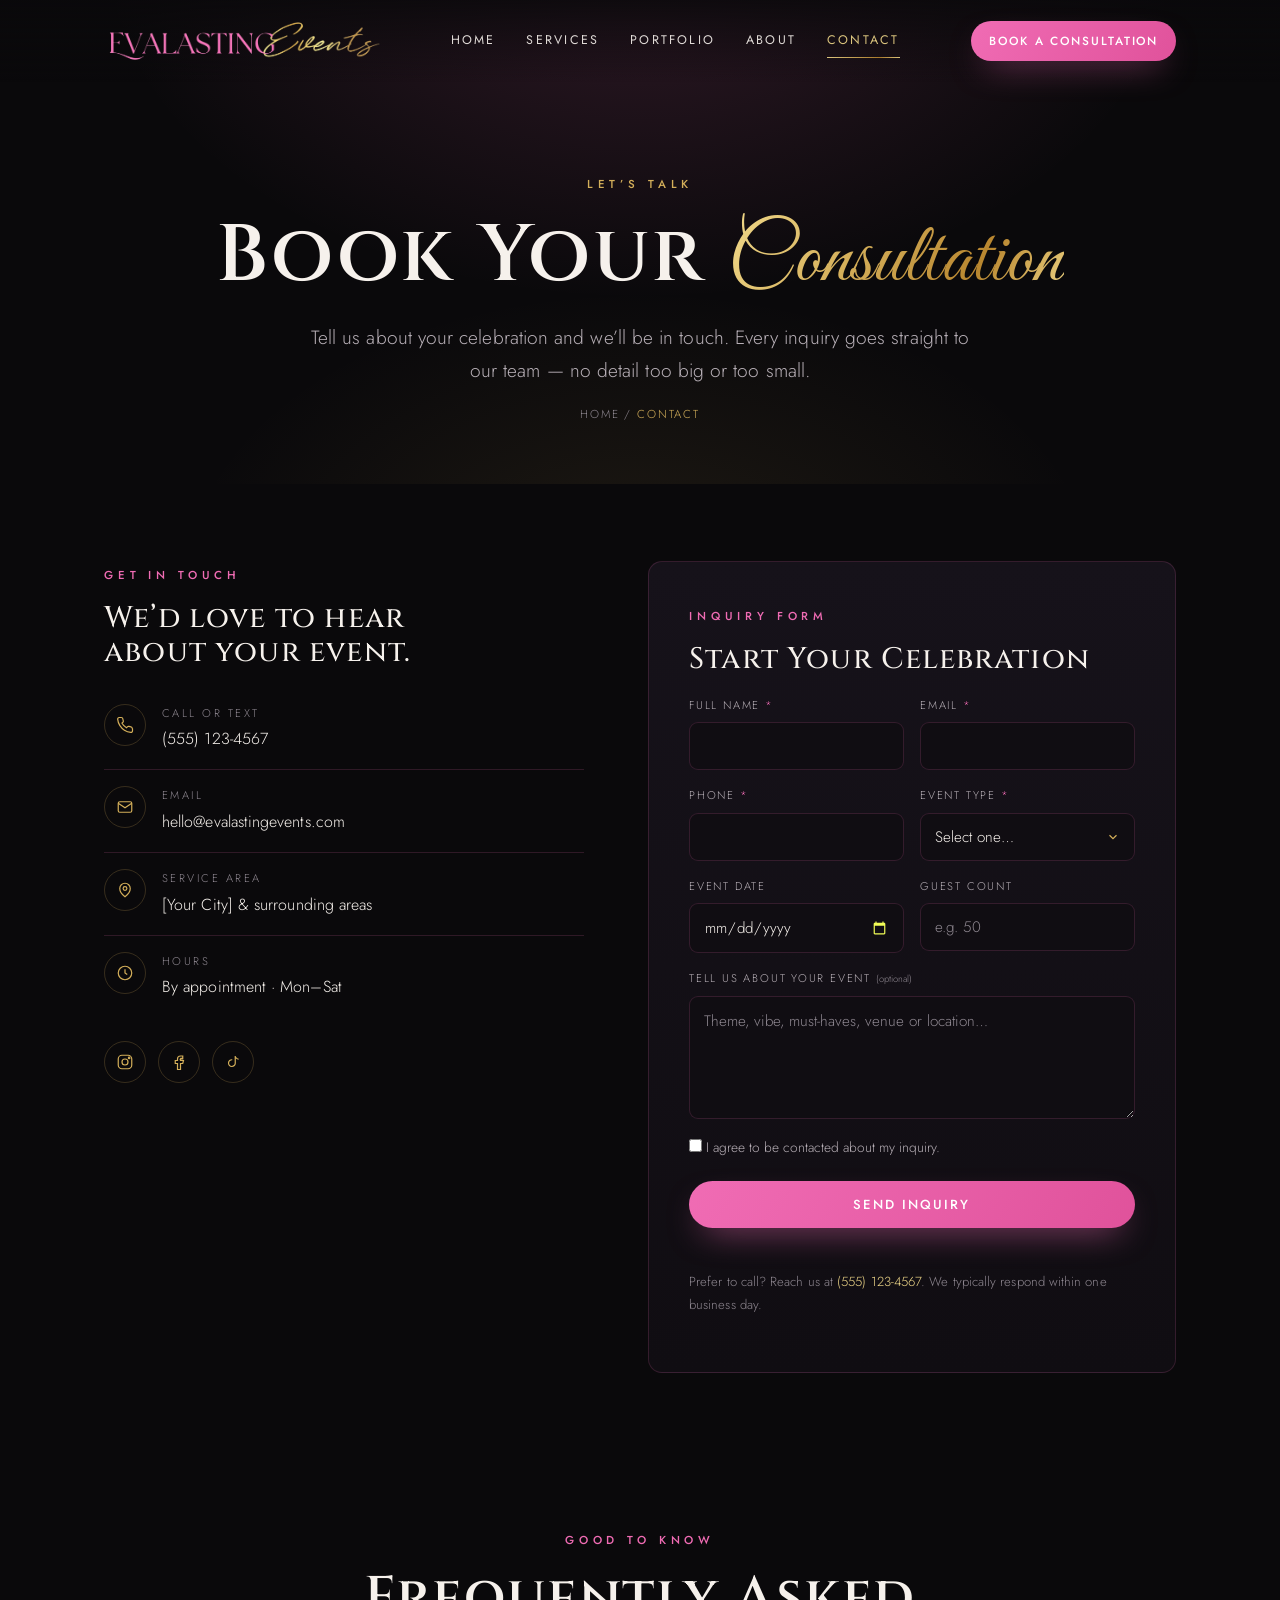
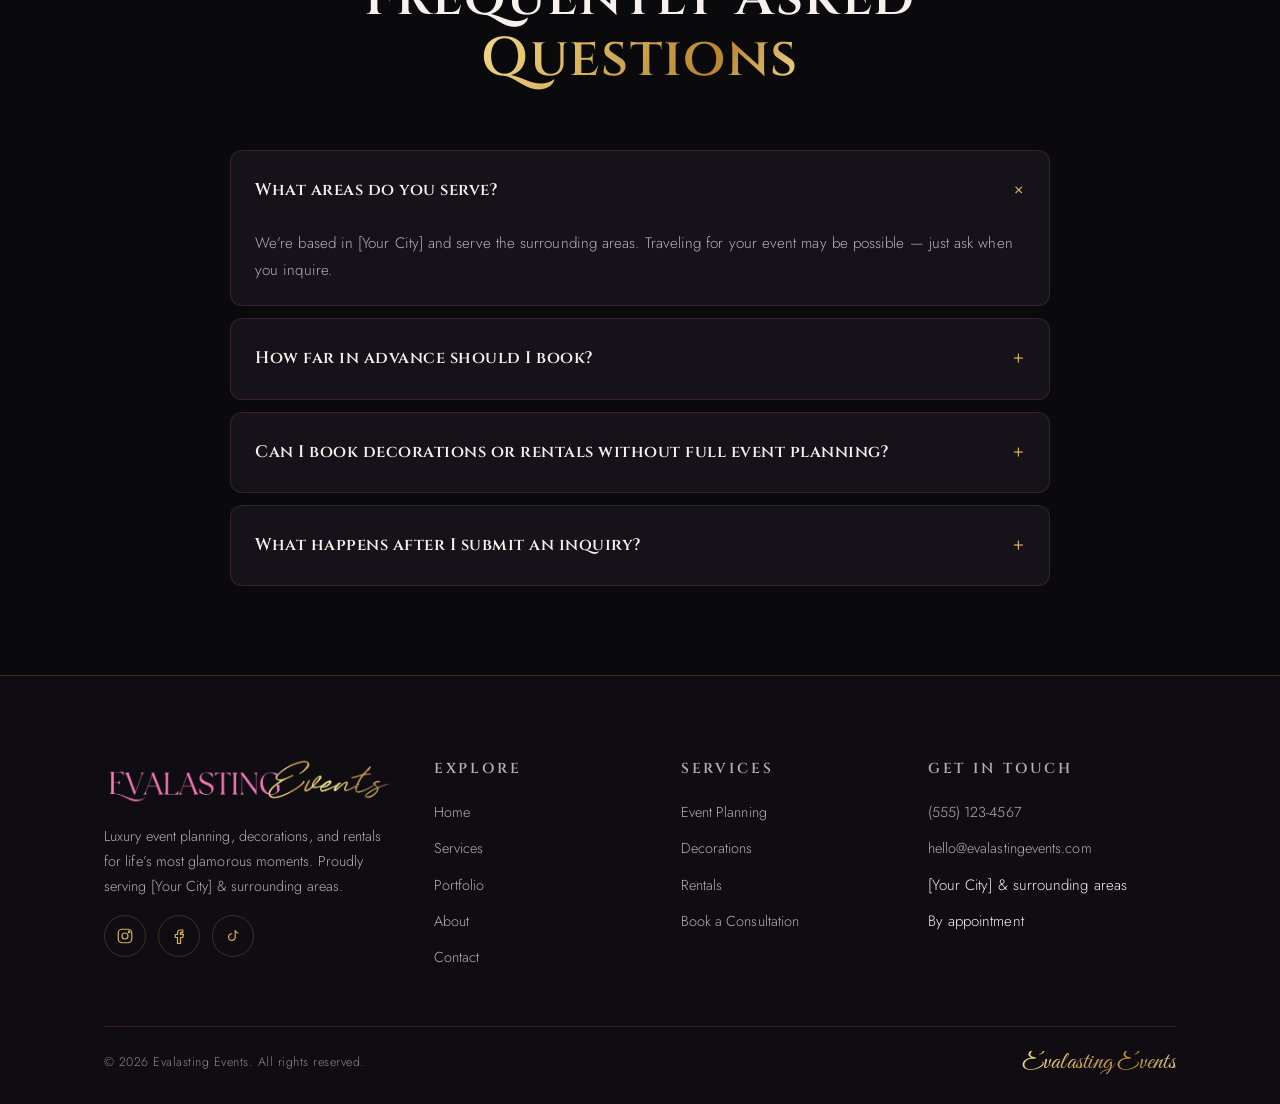
==== contact.html @ ec98fe9d "Initial commit — Evalasting Events website" ====
<!DOCTYPE html>
<html lang="en">
<head>
<meta charset="UTF-8">
<meta name="viewport" content="width=device-width, initial-scale=1">
<title>Contact &amp; Book | Evalasting Events — Event Planning, Décor &amp; Rentals</title>
<meta name="description" content="Book a consultation with Evalasting Events. Send an inquiry about event planning, decorations, or rentals in [Your City] and we’ll be in touch to bring your celebration to life.">
<meta name="keywords" content="book event planner, event planning consultation, party décor inquiry, event rentals [Your City], contact Evalasting Events">
<meta name="robots" content="index, follow">
<link rel="canonical" href="https://www.evalastingevents.com/contact.html">

<meta property="og:type" content="website">
<meta property="og:site_name" content="Evalasting Events">
<meta property="og:title" content="Contact &amp; Book | Evalasting Events">
<meta property="og:description" content="Tell us about your celebration — book a consultation for event planning, decorations, and rentals.">
<meta property="og:url" content="https://www.evalastingevents.com/contact.html">
<meta property="og:image" content="https://www.evalastingevents.com/assets/images/portfolio-prom.jpg">
<meta name="twitter:card" content="summary_large_image">
<meta name="twitter:title" content="Contact &amp; Book | Evalasting Events">
<meta name="twitter:description" content="Tell us about your celebration — book a consultation for event planning, decorations, and rentals.">
<meta name="twitter:image" content="https://www.evalastingevents.com/assets/images/portfolio-prom.jpg">
<meta name="theme-color" content="#0a090b">

<link rel="icon" href="assets/images/favicon.ico" sizes="any">
<link rel="icon" type="image/png" sizes="32x32" href="assets/images/favicon-32.png">
<link rel="apple-touch-icon" href="assets/images/apple-touch-icon.png">
<link rel="manifest" href="site.webmanifest">

<link rel="preconnect" href="https://fonts.googleapis.com">
<link rel="preconnect" href="https://fonts.gstatic.com" crossorigin>
<link href="https://fonts.googleapis.com/css2?family=Cinzel:wght@500;600;700&family=Great+Vibes&family=Jost:wght@300;400;500;600&display=swap" rel="stylesheet">
<link rel="stylesheet" href="assets/css/styles.css">

<script type="application/ld+json">
{
  "@context": "https://schema.org",
  "@graph": [
    {
      "@type": "BreadcrumbList",
      "itemListElement": [
        { "@type": "ListItem", "position": 1, "name": "Home", "item": "https://www.evalastingevents.com/" },
        { "@type": "ListItem", "position": 2, "name": "Contact", "item": "https://www.evalastingevents.com/contact.html" }
      ]
    },
    {
      "@type": "FAQPage",
      "mainEntity": [
        {
          "@type": "Question",
          "name": "What areas do you serve?",
          "acceptedAnswer": { "@type": "Answer", "text": "We’re based in [Your City] and serve the surrounding areas. Traveling for your event may be possible — just ask when you inquire." }
        },
        {
          "@type": "Question",
          "name": "How far in advance should I book?",
          "acceptedAnswer": { "@type": "Answer", "text": "The earlier the better, as popular dates book quickly. That said, we love a beautiful challenge and will do our best to accommodate shorter timelines when our calendar allows." }
        },
        {
          "@type": "Question",
          "name": "Can I book decorations or rentals without full event planning?",
          "acceptedAnswer": { "@type": "Answer", "text": "Absolutely. You can book full-service planning, or choose décor and rentals à la carte — whatever your celebration needs." }
        },
        {
          "@type": "Question",
          "name": "What happens after I submit an inquiry?",
          "acceptedAnswer": { "@type": "Answer", "text": "Your inquiry comes straight to our team. We’ll reach out to schedule a consultation, learn about your vision, and put together a custom proposal." }
        }
      ]
    }
  ]
}
</script>
</head>
<body>

<header class="site-header" id="top">
  <div class="wrap nav">
    <a class="brand" href="index.html" aria-label="Evalasting Events home">
      <img src="assets/images/logo.png" alt="Evalasting Events logo" width="268" height="44">
    </a>
    <nav class="nav-links" aria-label="Primary">
      <a href="index.html">Home</a>
      <a href="services.html">Services</a>
      <a href="portfolio.html">Portfolio</a>
      <a href="index.html#about">About</a>
      <a href="contact.html" class="active">Contact</a>
      <a class="btn btn--sm" href="#inquiry">Book a Consultation</a>
    </nav>
    <a class="btn btn--sm nav-cta" href="#inquiry">Book a Consultation</a>
    <button class="nav-toggle" aria-label="Open menu" aria-expanded="false"><span></span><span></span><span></span></button>
  </div>
</header>
<div class="nav-scrim" aria-hidden="true"></div>

<main>

<section class="page-hero">
  <div class="wrap">
    <p class="eyebrow eyebrow--gold reveal in">Let’s Talk</p>
    <h1 class="reveal in">Book Your <span class="script" style="font-size:1.05em">Consultation</span></h1>
    <p class="lead center reveal in" style="margin:1.2rem auto 0">Tell us about your celebration and we’ll be in touch. Every inquiry goes straight to our team — no detail too big or too small.</p>
    <nav class="crumbs reveal in" aria-label="Breadcrumb"><a href="index.html">Home</a> / <span>Contact</span></nav>
  </div>
</section>

<section class="section section--tight" id="inquiry" aria-label="Inquiry form and contact details">
  <div class="wrap contact-grid">

    <!-- LEFT: contact details -->
    <aside class="reveal">
      <p class="eyebrow">Get in Touch</p>
      <h2 class="h-sub" style="margin-bottom:1.2rem">We’d love to hear<br>about your event.</h2>
      <ul class="contact-info">
        <li>
          <span class="ico" aria-hidden="true"><svg width="18" height="18" viewBox="0 0 24 24" fill="none" stroke="currentColor" stroke-width="1.6"><path d="M22 16.9v3a2 2 0 0 1-2.2 2 19.8 19.8 0 0 1-8.6-3 19.5 19.5 0 0 1-6-6 19.8 19.8 0 0 1-3-8.7A2 2 0 0 1 4.1 2h3a2 2 0 0 1 2 1.7c.1.9.3 1.8.6 2.6a2 2 0 0 1-.5 2.1L8 9.6a16 16 0 0 0 6 6l1.2-1.2a2 2 0 0 1 2.1-.5c.8.3 1.7.5 2.6.6a2 2 0 0 1 1.7 2z"/></svg></span>
          <div><span class="k">Call or Text</span><a class="v" data-ee="phone-link" href="tel:+15551234567">(555) 123-4567</a></div>
        </li>
        <li>
          <span class="ico" aria-hidden="true"><svg width="18" height="18" viewBox="0 0 24 24" fill="none" stroke="currentColor" stroke-width="1.6"><rect x="3" y="5" width="18" height="14" rx="2"/><path d="M3 7l9 6 9-6"/></svg></span>
          <div><span class="k">Email</span><a class="v" data-ee="email-link" href="mailto:hello@evalastingevents.com">hello@evalastingevents.com</a></div>
        </li>
        <li>
          <span class="ico" aria-hidden="true"><svg width="18" height="18" viewBox="0 0 24 24" fill="none" stroke="currentColor" stroke-width="1.6"><path d="M12 21s-7-5.3-7-11a7 7 0 0 1 14 0c0 5.7-7 11-7 11z"/><circle cx="12" cy="10" r="2.5"/></svg></span>
          <div><span class="k">Service Area</span><span class="v"><span data-ee="area">[Your City]</span> &amp; surrounding areas</span></div>
        </li>
        <li>
          <span class="ico" aria-hidden="true"><svg width="18" height="18" viewBox="0 0 24 24" fill="none" stroke="currentColor" stroke-width="1.6"><circle cx="12" cy="12" r="9"/><path d="M12 7v5l3 2"/></svg></span>
          <div><span class="k">Hours</span><span class="v" data-ee="hours-full">By appointment · Mon–Sat</span></div>
        </li>
      </ul>
      <div class="socials" style="margin-top:24px">
        <a data-ee="instagram" href="https://www.instagram.com/evalastingevents" aria-label="Instagram" target="_blank" rel="noopener noreferrer"><svg width="18" height="18" viewBox="0 0 24 24" fill="none" stroke="currentColor" stroke-width="1.6"><rect x="3" y="3" width="18" height="18" rx="5"/><circle cx="12" cy="12" r="4"/><circle cx="17.5" cy="6.5" r="1"/></svg></a>
        <a data-ee="facebook" href="https://www.facebook.com/evalastingevents" aria-label="Facebook" target="_blank" rel="noopener noreferrer"><svg width="18" height="18" viewBox="0 0 24 24" fill="none" stroke="currentColor" stroke-width="1.6"><path d="M14 8h3V4h-3a4 4 0 0 0-4 4v2H7v4h3v8h4v-8h3l1-4h-4V8a1 1 0 0 1 1-1z"/></svg></a>
        <a data-ee="tiktok" href="https://www.tiktok.com/@evalastingevents" aria-label="TikTok" target="_blank" rel="noopener noreferrer"><svg width="18" height="18" viewBox="0 0 24 24" fill="none" stroke="currentColor" stroke-width="1.6"><path d="M15 4c.5 2.5 2 4 4.5 4.3M15 4v9.5a4.5 4.5 0 1 1-4-4.47"/></svg></a>
      </div>
    </aside>

    <!-- RIGHT: custom inquiry form (routes to Go High Level via webhook) -->
    <div class="contact-card reveal d1">
      <p class="eyebrow">Inquiry Form</p>
      <h2 class="h-sub" style="margin-bottom:1.2rem">Start Your Celebration</h2>

      <!-- ================================================================= -->
      <!--  GO HIGH LEVEL CONNECTION                                          -->
      <!--  Paste your GHL Inbound Webhook URL between the quotes below.       -->
      <!--  (In GHL: Automation → Workflows → Trigger: "Inbound Webhook")     -->
      <!--  Until a URL is set, the form runs in DEMO mode: it shows the      -->
      <!--  success message but does NOT send. See README.txt for full steps. -->
      <!-- ================================================================= -->
      <script>
        window.EVALASTING_WEBHOOK_URL = ""; /* <-- paste your GHL inbound webhook URL here */
      </script>

      <form id="inquiry-form" class="ee-form" novalidate>
        <!-- spam trap: do not remove -->
        <div class="ee-hp" aria-hidden="true">
          <label>Company<input type="text" name="company" tabindex="-1" autocomplete="off"></label>
        </div>

        <div class="form-grid">
          <div class="field">
            <label for="f-name">Full Name <span class="req">*</span></label>
            <input id="f-name" name="name" type="text" autocomplete="name" required>
            <small class="err" data-for="f-name"></small>
          </div>
          <div class="field">
            <label for="f-email">Email <span class="req">*</span></label>
            <input id="f-email" name="email" type="email" autocomplete="email" required>
            <small class="err" data-for="f-email"></small>
          </div>
          <div class="field">
            <label for="f-phone">Phone <span class="req">*</span></label>
            <input id="f-phone" name="phone" type="tel" autocomplete="tel" required>
            <small class="err" data-for="f-phone"></small>
          </div>
          <div class="field">
            <label for="f-type">Event Type <span class="req">*</span></label>
            <select id="f-type" name="event_type" required>
              <option value="" disabled selected>Select one…</option>
              <option>Birthday / Party</option>
              <option>Prom</option>
              <option>Wedding Reception</option>
              <option>Baby Shower / Gender Reveal</option>
              <option>Decorations</option>
              <option>Rentals</option>
              <option>Other</option>
            </select>
            <small class="err" data-for="f-type"></small>
          </div>
          <div class="field">
            <label for="f-date">Event Date</label>
            <input id="f-date" name="event_date" type="date">
          </div>
          <div class="field">
            <label for="f-guests">Guest Count</label>
            <input id="f-guests" name="guest_count" type="number" min="1" inputmode="numeric" placeholder="e.g. 50">
          </div>
          <div class="field field--full">
            <label for="f-msg">Tell Us About Your Event <span class="optional">(optional)</span></label>
            <textarea id="f-msg" name="message" rows="4" placeholder="Theme, vibe, must-haves, venue or location…"></textarea>
          </div>
          <div class="field field--full">
            <label class="check"><input type="checkbox" name="consent" value="yes"> I agree to be contacted about my inquiry.</label>
          </div>
        </div>

        <button type="submit" class="btn" id="inquiry-submit">Send Inquiry</button>
        <p class="form-status" role="status" aria-live="polite"></p>
      </form>

      <!-- success panel (revealed after a successful submit) -->
      <div class="form-success" id="inquiry-success" hidden>
        <div class="fs-ico" aria-hidden="true">✓</div>
        <h3>Thank You!</h3>
        <p>Your inquiry is on its way. We’ll be in touch shortly to start planning something unforgettable.</p>
      </div>

      <p class="note" style="margin-top:18px;color:var(--muted-2);font-size:.82rem">Prefer to call? Reach us at <a data-ee="phone-link" href="tel:+15551234567" style="color:var(--gold-lite)">(555) 123-4567</a>. We typically respond within one business day.</p>
    </div>
  </div>
</section>

<!-- FAQ -->
<section class="section section--tight" aria-label="Frequently asked questions">
  <div class="wrap">
    <div class="sec-head center reveal">
      <p class="eyebrow">Good to Know</p>
      <h2 class="h-display">Frequently Asked <span class="gold-text">Questions</span></h2>
    </div>
    <div class="faq reveal d1">
      <details open><summary>What areas do you serve?</summary><p>We’re based in <span data-ee="area">[Your City]</span> and serve the surrounding areas. Traveling for your event may be possible — just ask when you inquire.</p></details>
      <details><summary>How far in advance should I book?</summary><p>The earlier the better, as popular dates book quickly. That said, we love a beautiful challenge and will do our best to accommodate shorter timelines when our calendar allows.</p></details>
      <details><summary>Can I book decorations or rentals without full event planning?</summary><p>Absolutely. You can book full-service planning, or choose décor and rentals à la carte — whatever your celebration needs.</p></details>
      <details><summary>What happens after I submit an inquiry?</summary><p>Your inquiry comes straight to our team. We’ll reach out to schedule a consultation, learn about your vision, and put together a custom proposal.</p></details>
    </div>
  </div>
</section>

</main>

<footer class="site-footer">
  <div class="wrap">
    <div class="footer-grid">
      <div>
        <a class="brand" href="index.html"><img src="assets/images/logo.png" alt="Evalasting Events logo" width="300" height="49"></a>
        <p>Luxury event planning, decorations, and rentals for life’s most glamorous moments. Proudly serving <span data-ee="area">[Your City]</span> &amp; surrounding areas.</p>
        <div class="socials">
          <a data-ee="instagram" href="https://www.instagram.com/evalastingevents" aria-label="Instagram" target="_blank" rel="noopener noreferrer"><svg width="18" height="18" viewBox="0 0 24 24" fill="none" stroke="currentColor" stroke-width="1.6"><rect x="3" y="3" width="18" height="18" rx="5"/><circle cx="12" cy="12" r="4"/><circle cx="17.5" cy="6.5" r="1"/></svg></a>
          <a data-ee="facebook" href="https://www.facebook.com/evalastingevents" aria-label="Facebook" target="_blank" rel="noopener noreferrer"><svg width="18" height="18" viewBox="0 0 24 24" fill="none" stroke="currentColor" stroke-width="1.6"><path d="M14 8h3V4h-3a4 4 0 0 0-4 4v2H7v4h3v8h4v-8h3l1-4h-4V8a1 1 0 0 1 1-1z"/></svg></a>
          <a data-ee="tiktok" href="https://www.tiktok.com/@evalastingevents" aria-label="TikTok" target="_blank" rel="noopener noreferrer"><svg width="18" height="18" viewBox="0 0 24 24" fill="none" stroke="currentColor" stroke-width="1.6"><path d="M15 4c.5 2.5 2 4 4.5 4.3M15 4v9.5a4.5 4.5 0 1 1-4-4.47"/></svg></a>
        </div>
      </div>
      <div>
        <p class="foot-h">Explore</p>
        <ul class="foot-links">
          <li><a href="index.html">Home</a></li>
          <li><a href="services.html">Services</a></li>
          <li><a href="portfolio.html">Portfolio</a></li>
          <li><a href="index.html#about">About</a></li>
          <li><a href="contact.html">Contact</a></li>
        </ul>
      </div>
      <div>
        <p class="foot-h">Services</p>
        <ul class="foot-links">
          <li><a href="services.html#event-planning">Event Planning</a></li>
          <li><a href="services.html#decorations">Decorations</a></li>
          <li><a href="services.html#rentals">Rentals</a></li>
          <li><a href="contact.html">Book a Consultation</a></li>
        </ul>
      </div>
      <div>
        <p class="foot-h">Get in Touch</p>
        <ul class="foot-links">
          <li><a data-ee="phone-link" href="tel:+15551234567">(555) 123-4567</a></li>
          <li><a data-ee="email-link" href="mailto:hello@evalastingevents.com">hello@evalastingevents.com</a></li>
          <li><span data-ee="area">[Your City]</span> &amp; surrounding areas</li>
          <li><span data-ee="hours-foot">By appointment</span></li>
        </ul>
      </div>
    </div>
    <div class="footer-bottom">
      <span>© <span id="year">2026</span> Evalasting Events. All rights reserved.</span>
      <span class="script">Evalasting Events</span>
    </div>
  </div>
</footer>

<script src="assets/js/config.js"></script>
<script src="assets/js/main.js"></script>
</body>
</html>
---- assets/css/styles.css ----
/* =============================================================
   EVALASTING EVENTS — Global Stylesheet
   Brand: black canvas, hot pink (#F06CB4) + gold (#D4AF5A)
   Fonts: Cinzel (display), Great Vibes (script), Jost (body)
   ============================================================= */

:root{
  --black:#0a090b;
  --black-2:#100d12;
  --panel:#16121a;
  --panel-2:#1d1822;
  --line:rgba(240,108,180,.16);
  --line-gold:rgba(212,175,90,.22);

  --pink:#f06cb4;
  --pink-deep:#e0529b;
  --pink-soft:#f7a7d2;
  --gold:#d4af5a;
  --gold-lite:#f1d98a;
  --gold-deep:#c9982f;

  --white:#f6f1ec;
  --muted:#b7afb6;
  --muted-2:#8e8790;

  --grad-gold:linear-gradient(120deg,#f1d98a 0%,#d4af5a 38%,#b8862f 72%,#f1d98a 100%);
  --grad-pink:linear-gradient(120deg,#f7a7d2,#f06cb4 55%,#e0529b);
  --grad-cta:linear-gradient(120deg,#f06cb4,#e0529b);

  --serif:"Cinzel",Georgia,"Times New Roman",serif;
  --script:"Great Vibes",cursive;
  --sans:"Jost","Century Gothic",system-ui,-apple-system,Segoe UI,Roboto,sans-serif;

  --maxw:1200px;
  --gutter:clamp(20px,5vw,64px);
  --radius:14px;
  --shadow:0 30px 70px -30px rgba(0,0,0,.8);
  --ease:cubic-bezier(.22,.61,.36,1);
}

*,*::before,*::after{box-sizing:border-box}
html{scroll-behavior:smooth;-webkit-text-size-adjust:100%}
@media (prefers-reduced-motion:reduce){html{scroll-behavior:auto}}
body{
  margin:0;
  background:var(--black);
  color:var(--white);
  font-family:var(--sans);
  font-weight:300;
  font-size:clamp(15px,1.05vw,17px);
  line-height:1.75;
  letter-spacing:.005em;
  overflow-x:hidden;
  -webkit-font-smoothing:antialiased;
  text-rendering:optimizeLegibility;
}
img{max-width:100%;display:block;height:auto}
a{color:inherit;text-decoration:none}
ul{margin:0;padding:0;list-style:none}
h1,h2,h3,h4{margin:0;font-weight:400;line-height:1.12;letter-spacing:.02em}
p{margin:0 0 1.1em}
:focus-visible{outline:2px solid var(--pink);outline-offset:3px;border-radius:4px}
::selection{background:var(--pink);color:#fff}

/* ---------- Layout helpers ---------- */
.wrap{width:100%;max-width:var(--maxw);margin:0 auto;padding-inline:var(--gutter)}
.section{padding-block:clamp(64px,9vw,128px)}
.section--tight{padding-block:clamp(48px,6vw,84px)}
.center{text-align:center}
.lead{font-size:clamp(1.05rem,1.5vw,1.25rem);color:var(--muted);max-width:62ch}
.center .lead{margin-inline:auto}

/* ---------- Typographic flourishes ---------- */
.eyebrow{
  font-family:var(--sans);
  font-weight:500;
  font-size:.72rem;
  letter-spacing:.42em;
  text-transform:uppercase;
  color:var(--pink);
  display:inline-block;
  margin-bottom:1.1rem;
}
.eyebrow--gold{color:var(--gold)}
.script{
  font-family:var(--script);
  font-weight:400;
  letter-spacing:.01em;
  background:var(--grad-gold);
  -webkit-background-clip:text;background-clip:text;
  -webkit-text-fill-color:transparent;color:var(--gold);
  line-height:.9;
}
h1,h2.h-display{
  font-family:var(--serif);
  font-weight:600;
  letter-spacing:.03em;
}
h2.h-display{font-size:clamp(2rem,4.6vw,3.4rem)}
h1{font-size:clamp(2.6rem,6.4vw,5rem)}
.h-sub{font-family:var(--serif);font-weight:500;font-size:clamp(1.3rem,2.4vw,1.85rem);letter-spacing:.04em}
.gold-text{
  background:var(--grad-gold);-webkit-background-clip:text;background-clip:text;
  -webkit-text-fill-color:transparent;color:var(--gold);
}
.divider{width:64px;height:1px;background:var(--grad-gold);margin:1.4rem 0;border:0}
.center .divider{margin-inline:auto}

/* ---------- Buttons ---------- */
.btn{
  --b:var(--grad-cta);
  display:inline-flex;align-items:center;gap:.6em;
  font-family:var(--sans);font-weight:500;font-size:.82rem;
  letter-spacing:.16em;text-transform:uppercase;
  padding:1.05em 2.1em;border-radius:50px;
  background-image:var(--b);color:#fff;
  border:0;cursor:pointer;position:relative;
  transition:transform .35s var(--ease),box-shadow .35s var(--ease),filter .35s var(--ease);
  box-shadow:0 14px 34px -14px rgba(240,108,180,.7);
}
.btn:hover{transform:translateY(-3px);box-shadow:0 22px 44px -14px rgba(240,108,180,.85);filter:brightness(1.05)}
.btn--gold{--b:var(--grad-gold);color:#241a05;box-shadow:0 14px 34px -16px rgba(212,175,90,.8)}
.btn--gold:hover{box-shadow:0 22px 44px -14px rgba(212,175,90,.9)}
.btn--ghost{
  background-image:none;background:transparent;color:var(--white);
  border:1px solid var(--line-gold);box-shadow:none;
}
.btn--ghost:hover{border-color:var(--gold);color:var(--gold-lite);box-shadow:none}
.btn--sm{padding:.85em 1.5em;font-size:.74rem}
.btn-row{display:flex;flex-wrap:wrap;gap:14px}
.center .btn-row{justify-content:center}

/* ---------- Header / Nav ---------- */
.site-header{
  position:fixed;inset:0 0 auto 0;z-index:100;
  transition:background .4s var(--ease),box-shadow .4s var(--ease),padding .4s var(--ease);
  padding-block:18px;
}
.site-header::after{content:"";position:absolute;inset:0;background:linear-gradient(180deg,rgba(10,9,11,.85),transparent);opacity:1;transition:opacity .4s;z-index:-1}
.site-header.scrolled{background:rgba(10,9,11,.92);backdrop-filter:blur(14px);box-shadow:0 1px 0 var(--line-gold),0 18px 40px -30px #000;padding-block:10px}
.site-header.scrolled::after{opacity:0}
.nav{display:flex;align-items:center;justify-content:space-between;gap:24px}
.brand{display:flex;align-items:center;gap:12px;flex-shrink:0}
.brand img{height:46px;width:auto;transition:height .4s var(--ease)}
.scrolled .brand img{height:38px}
.brand .brand-sub{display:none}
.nav-links{display:flex;align-items:center;gap:clamp(18px,2.4vw,38px)}
.nav-links a{
  font-size:.78rem;letter-spacing:.18em;text-transform:uppercase;
  font-weight:400;color:var(--white);position:relative;padding:6px 0;opacity:.9;
}
.nav-links a::after{content:"";position:absolute;left:0;bottom:0;width:0;height:1px;background:var(--grad-gold);transition:width .35s var(--ease)}
.nav-links a:hover{opacity:1}
.nav-links a:hover::after,.nav-links a.active::after{width:100%}
.nav-links a.active{color:var(--gold-lite)}
.nav-cta{margin-left:6px}
.nav-links .btn{display:none} /* in-menu CTA: hidden on desktop, shown in mobile drawer */
.nav-toggle{display:none;background:none;border:0;cursor:pointer;width:42px;height:42px;position:relative;z-index:120}
.nav-toggle span{position:absolute;left:9px;right:9px;height:2px;background:var(--white);border-radius:2px;transition:transform .35s var(--ease),opacity .25s}
.nav-toggle span:nth-child(1){top:14px}
.nav-toggle span:nth-child(2){top:20px}
.nav-toggle span:nth-child(3){top:26px}
.nav-open .nav-toggle span:nth-child(1){transform:translateY(6px) rotate(45deg)}
.nav-open .nav-toggle span:nth-child(2){opacity:0}
.nav-open .nav-toggle span:nth-child(3){transform:translateY(-6px) rotate(-45deg)}

/* ---------- Hero ---------- */
.hero{position:relative;min-height:100svh;display:flex;align-items:center;isolation:isolate;overflow:hidden}
.hero__bg{position:absolute;inset:0;z-index:-2}
.hero__bg img{width:100%;height:100%;object-fit:cover;object-position:center}
.hero__bg::after{content:"";position:absolute;inset:0;
  background:
    radial-gradient(120% 90% at 70% 20%,rgba(10,9,11,.25),rgba(10,9,11,.78) 70%),
    linear-gradient(180deg,rgba(10,9,11,.5) 0%,rgba(10,9,11,.35) 40%,rgba(10,9,11,.92) 100%);
}
.hero__bg.pinkwash::before{content:"";position:absolute;inset:0;z-index:1;background:radial-gradient(80% 60% at 80% 90%,rgba(240,108,180,.22),transparent 60%);mix-blend-mode:screen}
.hero__inner{position:relative;z-index:1;padding-block:140px 90px;max-width:880px}
.hero h1{margin-bottom:.1em}
.hero .script{font-size:clamp(3.2rem,9vw,6.6rem);display:block;margin-bottom:-.1em}
.hero__tagline{font-size:clamp(1.1rem,1.7vw,1.4rem);color:#efe6e9;max-width:54ch;margin:1.4rem 0 2.2rem;font-weight:300}
.hero__scroll{position:absolute;left:50%;bottom:26px;transform:translateX(-50%);z-index:1;color:var(--muted);font-size:.66rem;letter-spacing:.3em;text-transform:uppercase;display:flex;flex-direction:column;align-items:center;gap:8px}
.hero__scroll span{width:1px;height:42px;background:linear-gradient(var(--gold),transparent);animation:pulse 2.4s var(--ease) infinite}
@keyframes pulse{0%,100%{opacity:.3;transform:scaleY(.6)}50%{opacity:1;transform:scaleY(1)}}

/* page-top spacer hero (inner pages) */
.page-hero{position:relative;padding:170px 0 60px;text-align:center;overflow:hidden;isolation:isolate}
.page-hero::before{content:"";position:absolute;inset:0;z-index:-1;background:
  radial-gradient(70% 120% at 50% -10%,rgba(240,108,180,.16),transparent 60%),
  radial-gradient(60% 100% at 50% 120%,rgba(212,175,90,.10),transparent 60%),
  var(--black);}
.page-hero .crumbs{margin-top:1rem}

/* ---------- Breadcrumbs ---------- */
.crumbs{font-size:.72rem;letter-spacing:.16em;text-transform:uppercase;color:var(--muted-2)}
.crumbs a:hover{color:var(--gold)}
.crumbs span{color:var(--gold)}

/* ---------- Intro / generic two-col ---------- */
.split{display:grid;grid-template-columns:1.05fr 1fr;gap:clamp(32px,5vw,80px);align-items:center}
.split--rev .split__media{order:2}
.split__media{position:relative}
.split__media img{border-radius:var(--radius);width:100%;aspect-ratio:4/5;object-fit:cover;box-shadow:var(--shadow)}
.split__media .frame{position:absolute;inset:14px -14px -14px 14px;border:1px solid var(--line-gold);border-radius:var(--radius);z-index:-1}
.split__media .tag{position:absolute;bottom:18px;left:18px;background:rgba(10,9,11,.7);backdrop-filter:blur(6px);border:1px solid var(--line-gold);padding:.6em 1.1em;border-radius:50px;font-size:.7rem;letter-spacing:.2em;text-transform:uppercase;color:var(--gold-lite)}

/* ---------- Services pillars (cards) ---------- */
.pillars{display:grid;grid-template-columns:repeat(3,1fr);gap:24px}
.pillar{
  position:relative;border-radius:var(--radius);overflow:hidden;
  min-height:440px;display:flex;flex-direction:column;justify-content:flex-end;
  padding:30px;color:#fff;isolation:isolate;
  border:1px solid var(--line);
  transition:transform .5s var(--ease),box-shadow .5s var(--ease);
}
.pillar:hover{transform:translateY(-6px);box-shadow:var(--shadow)}
.pillar__bg{position:absolute;inset:0;z-index:-2}
.pillar__bg img{width:100%;height:100%;object-fit:cover;transition:transform .8s var(--ease)}
.pillar:hover .pillar__bg img{transform:scale(1.07)}
.pillar::after{content:"";position:absolute;inset:0;z-index:-1;background:linear-gradient(180deg,rgba(10,9,11,.1) 0%,rgba(10,9,11,.5) 55%,rgba(10,9,11,.95) 100%)}
.pillar .num{font-family:var(--serif);font-size:.8rem;letter-spacing:.3em;color:var(--gold);opacity:.85}
.pillar h3{font-family:var(--serif);font-weight:600;font-size:1.5rem;letter-spacing:.04em;margin:.5rem 0 .5rem}
.pillar p{font-size:.92rem;color:#e7dfe3;margin-bottom:1rem}
.pillar .more{font-size:.74rem;letter-spacing:.2em;text-transform:uppercase;color:var(--gold-lite);display:inline-flex;gap:.5em;align-items:center}
.pillar .more::after{content:"→";transition:transform .35s var(--ease)}
.pillar:hover .more::after{transform:translateX(5px)}

/* ---------- Feature strip (why choose us) ---------- */
.features{display:grid;grid-template-columns:repeat(4,1fr);gap:20px}
.feature{padding:30px 24px;border:1px solid var(--line);border-radius:var(--radius);background:linear-gradient(180deg,var(--panel),var(--black-2));text-align:center}
.feature .ico{width:48px;height:48px;margin:0 auto 16px;display:grid;place-items:center;border-radius:50%;border:1px solid var(--line-gold);color:var(--gold)}
.feature h3{font-family:var(--serif);font-weight:600;font-size:1.05rem;letter-spacing:.06em;margin-bottom:.4rem}
.feature p{font-size:.85rem;color:var(--muted);margin:0}

/* ---------- Stats ---------- */
.stats{display:flex;flex-wrap:wrap;justify-content:center;gap:clamp(28px,6vw,80px);text-align:center}
.stat .n{font-family:var(--serif);font-weight:600;font-size:clamp(2.2rem,4vw,3rem);line-height:1}
.stat .l{font-size:.74rem;letter-spacing:.24em;text-transform:uppercase;color:var(--muted);margin-top:.5rem}

/* ---------- Section heading block ---------- */
.sec-head{max-width:640px;margin-bottom:clamp(36px,5vw,60px)}
.center.sec-head{margin-inline:auto}

/* ---------- Portfolio grid ---------- */
.gallery{display:grid;grid-template-columns:repeat(12,1fr);gap:16px;grid-auto-flow:dense}
.shot{position:relative;overflow:hidden;border-radius:var(--radius);border:1px solid var(--line);cursor:pointer;background:var(--panel)}
.shot img{width:100%;height:100%;object-fit:cover;transition:transform .8s var(--ease)}
.shot::after{content:"";position:absolute;inset:0;background:linear-gradient(180deg,transparent 45%,rgba(10,9,11,.9));opacity:0;transition:opacity .45s var(--ease)}
.shot figcaption{position:absolute;left:20px;right:20px;bottom:18px;z-index:2;opacity:0;transform:translateY(10px);transition:opacity .45s var(--ease),transform .45s var(--ease)}
.shot figcaption .t{font-family:var(--serif);font-weight:600;font-size:1.1rem;letter-spacing:.04em;display:block}
.shot figcaption .c{font-size:.72rem;letter-spacing:.2em;text-transform:uppercase;color:var(--gold-lite)}
.shot:hover img{transform:scale(1.06)}
.shot:hover::after{opacity:1}
.shot:hover figcaption{opacity:1;transform:none}
.shot .zoom{position:absolute;top:14px;right:14px;z-index:2;width:38px;height:38px;border-radius:50%;display:grid;place-items:center;background:rgba(10,9,11,.55);border:1px solid var(--line-gold);color:var(--gold-lite);opacity:0;transform:scale(.8);transition:.4s var(--ease)}
.shot:hover .zoom{opacity:1;transform:none}
.gallery .span-7{grid-column:span 7}
.gallery .span-5{grid-column:span 5}
.gallery .span-6{grid-column:span 6}
.gallery .span-4{grid-column:span 4}
.gallery .span-12{grid-column:span 12}
.shot.tall{aspect-ratio:auto}
.shot.wide{aspect-ratio:16/10}

/* teaser variant (home) */
.teaser{display:grid;grid-template-columns:repeat(4,1fr);gap:14px}
.teaser .shot{aspect-ratio:3/4}

/* portfolio page grid */
.pgrid{display:grid;grid-template-columns:1fr 1fr;gap:18px}
.pgrid .shot{aspect-ratio:4/3}
.pgrid .shot.feature{grid-column:1 / -1;aspect-ratio:21/9}
@media (max-width:680px){.pgrid{grid-template-columns:1fr}.pgrid .shot,.pgrid .shot.feature{aspect-ratio:4/3}}

/* ---------- Lightbox ---------- */
.lightbox{position:fixed;inset:0;z-index:300;background:rgba(6,5,7,.96);display:none;align-items:center;justify-content:center;padding:5vw}
.lightbox.open{display:flex}
.lightbox img{max-width:92vw;max-height:84vh;border-radius:10px;box-shadow:var(--shadow)}
.lightbox .lb-cap{position:absolute;bottom:4vh;left:0;right:0;text-align:center;color:var(--muted);font-size:.78rem;letter-spacing:.18em;text-transform:uppercase}
.lightbox .lb-cap b{color:var(--gold-lite);font-family:var(--serif);font-weight:600;letter-spacing:.04em}
.lb-btn{position:absolute;background:rgba(255,255,255,.06);border:1px solid var(--line-gold);color:#fff;width:52px;height:52px;border-radius:50%;cursor:pointer;font-size:1.4rem;display:grid;place-items:center;transition:.3s}
.lb-btn:hover{background:var(--pink);border-color:var(--pink)}
.lb-close{top:4vh;right:4vw}
.lb-prev{left:3vw;top:50%;transform:translateY(-50%)}
.lb-next{right:3vw;top:50%;transform:translateY(-50%)}

/* ---------- Testimonial ---------- */
.quote{max-width:880px;margin:0 auto;text-align:center;position:relative}
.quote .mark{font-family:var(--serif);font-size:6rem;line-height:.6;color:var(--pink);opacity:.5}
.quote blockquote{font-family:var(--serif);font-weight:500;font-size:clamp(1.3rem,2.7vw,2rem);line-height:1.45;letter-spacing:.02em;margin:0 0 1.4rem}
.quote cite{font-style:normal;font-size:.78rem;letter-spacing:.24em;text-transform:uppercase;color:var(--gold)}

/* ---------- CTA band ---------- */
.cta-band{position:relative;text-align:center;overflow:hidden;isolation:isolate;border-block:1px solid var(--line-gold)}
.cta-band::before{content:"";position:absolute;inset:0;z-index:-1;background:
  radial-gradient(60% 120% at 20% 10%,rgba(240,108,180,.16),transparent 55%),
  radial-gradient(60% 120% at 90% 90%,rgba(212,175,90,.14),transparent 55%),
  linear-gradient(180deg,var(--black-2),var(--black));}
.cta-band h2{margin-bottom:.4em}

/* ---------- Services detail sections ---------- */
.svc{scroll-margin-top:90px}
section[id]{scroll-margin-top:88px}
.svc + .svc{border-top:1px solid var(--line)}
.svc__list{display:grid;grid-template-columns:1fr 1fr;gap:.4em 1.6em;margin:1.4rem 0 1.8rem}
.svc__list li{position:relative;padding-left:1.5em;font-size:.95rem;color:var(--muted)}
.svc__list li::before{content:"✦";position:absolute;left:0;color:var(--gold);font-size:.8em;top:.15em}

/* ---------- Contact ---------- */
.contact-grid{display:grid;grid-template-columns:1fr 1.1fr;gap:clamp(32px,5vw,64px);align-items:start}
.contact-card{border:1px solid var(--line);border-radius:var(--radius);background:linear-gradient(180deg,var(--panel),var(--black-2));padding:clamp(24px,4vw,40px)}
.contact-info li{display:flex;gap:16px;align-items:flex-start;padding:16px 0;border-bottom:1px solid var(--line)}
.contact-info li:last-child{border-bottom:0}
.contact-info .ico{flex-shrink:0;width:42px;height:42px;border-radius:50%;display:grid;place-items:center;border:1px solid var(--line-gold);color:var(--gold)}
.contact-info .k{font-size:.7rem;letter-spacing:.22em;text-transform:uppercase;color:var(--muted-2);display:block;margin-bottom:2px}
.contact-info .v{color:var(--white);font-size:1rem}
.contact-info a.v:hover{color:var(--gold-lite)}
.form-embed{min-height:520px;border-radius:12px;overflow:hidden}
.form-embed iframe{width:100%;border:0;min-height:520px;display:block;background:#fff;border-radius:12px}
.form-placeholder{
  border:1px dashed var(--line-gold);border-radius:12px;padding:32px;
  background:repeating-linear-gradient(135deg,rgba(255,255,255,.012) 0 14px,transparent 14px 28px),var(--panel);
}
.form-placeholder .fp-badge{display:inline-block;font-size:.66rem;letter-spacing:.24em;text-transform:uppercase;color:var(--gold);border:1px solid var(--line-gold);border-radius:50px;padding:.4em 1em;margin-bottom:18px}
.form-placeholder label{display:block;font-size:.72rem;letter-spacing:.16em;text-transform:uppercase;color:var(--muted);margin:14px 0 6px}
.form-placeholder .fld{height:46px;border-radius:8px;border:1px solid var(--line);background:var(--black-2)}
.form-placeholder .fld.area{height:110px}
.form-placeholder .note{margin-top:18px;font-size:.82rem;color:var(--muted-2)}
.form-placeholder .note code{color:var(--gold-lite);background:rgba(212,175,90,.08);padding:.1em .45em;border-radius:5px;font-size:.92em}

/* custom inquiry form */
.ee-hp{position:absolute!important;left:-9999px!important;width:1px;height:1px;overflow:hidden}
.ee-form .form-grid{display:grid;grid-template-columns:1fr 1fr;gap:16px}
.ee-form .field{display:flex;flex-direction:column;min-width:0}
.ee-form .field--full{grid-column:1 / -1}
.ee-form label{font-size:.7rem;letter-spacing:.16em;text-transform:uppercase;color:var(--muted);margin-bottom:7px}
.ee-form .req{color:var(--pink)}
.ee-form .optional{color:var(--muted-2);text-transform:none;letter-spacing:0;font-size:.85em}
.ee-form input,.ee-form select,.ee-form textarea{
  width:100%;background:var(--black-2);border:1px solid var(--line);border-radius:9px;color:var(--white);
  font-family:var(--sans);font-weight:300;font-size:.95rem;padding:12px 14px;transition:border-color .25s,box-shadow .25s;
}
.ee-form textarea{resize:vertical;min-height:108px;line-height:1.6}
.ee-form select{
  appearance:none;-webkit-appearance:none;cursor:pointer;padding-right:40px;
  background-image:url("data:image/svg+xml;utf8,<svg xmlns='http://www.w3.org/2000/svg' width='14' height='14' viewBox='0 0 24 24' fill='none' stroke='%23d4af5a' stroke-width='2'><path d='M6 9l6 6 6-6'/></svg>");
  background-repeat:no-repeat;background-position:right 14px center;
}
.ee-form input:focus,.ee-form select:focus,.ee-form textarea:focus{outline:none;border-color:var(--pink);box-shadow:0 0 0 3px rgba(240,108,180,.16)}
.ee-form input::placeholder,.ee-form textarea::placeholder{color:var(--muted-2)}
.ee-form input[type=date]{color:var(--white)}
.ee-form input[type=date]::-webkit-calendar-picker-indicator{filter:invert(.8) sepia(1) saturate(3) hue-rotate(5deg);cursor:pointer}
.ee-form .field.invalid input,.ee-form .field.invalid select,.ee-form .field.invalid textarea{border-color:#ff6b6b;box-shadow:0 0 0 3px rgba(255,107,107,.12)}
.ee-form .err{color:#ff9a9a;font-size:.74rem;margin-top:6px;display:none}
.ee-form .field.invalid .err{display:block}
.ee-form .check{flex-direction:row;align-items:center;gap:10px;text-transform:none;letter-spacing:0;font-size:.86rem;color:var(--muted);margin:0;cursor:pointer}
.ee-form .check input{width:auto;margin:0;accent-color:var(--pink)}
.ee-form #inquiry-submit{margin-top:22px;width:100%;justify-content:center}
.ee-form #inquiry-submit[disabled]{opacity:.6;cursor:progress}
.form-status{margin-top:12px;font-size:.85rem;min-height:1em;color:var(--muted)}
.form-status.error{color:#ff9a9a}
.form-success{text-align:center;padding:34px 12px;animation:fadeUp .6s var(--ease)}
@keyframes fadeUp{from{opacity:0;transform:translateY(14px)}to{opacity:1;transform:none}}
.form-success .fs-ico{width:60px;height:60px;margin:0 auto 18px;border-radius:50%;display:grid;place-items:center;font-size:1.7rem;color:#241a05;background:var(--grad-gold);box-shadow:0 14px 30px -14px rgba(212,175,90,.7)}
.form-success h3{font-family:var(--serif);font-weight:600;font-size:1.6rem;letter-spacing:.04em;margin-bottom:.5rem}
.form-success p{color:var(--muted);max-width:36ch;margin-inline:auto}
@media (max-width:560px){.ee-form .form-grid{grid-template-columns:1fr}}

/* FAQ */
.faq{max-width:820px;margin-inline:auto}
.faq details{border:1px solid var(--line);border-radius:12px;background:var(--panel);margin-bottom:12px;overflow:hidden}
.faq summary{cursor:pointer;padding:20px 24px;font-family:var(--serif);font-weight:600;font-size:1.05rem;letter-spacing:.03em;list-style:none;display:flex;justify-content:space-between;gap:16px;align-items:center}
.faq summary::-webkit-details-marker{display:none}
.faq summary::after{content:"+";color:var(--gold);font-size:1.4rem;transition:transform .3s}
.faq details[open] summary::after{transform:rotate(45deg)}
.faq details p{padding:0 24px 22px;margin:0;color:var(--muted);font-size:.95rem}

/* ---------- Footer ---------- */
.site-footer{position:relative;border-top:1px solid var(--line-gold);background:var(--black-2);padding-block:clamp(54px,7vw,80px) 30px}
.footer-grid{display:grid;grid-template-columns:1.4fr 1fr 1fr 1.2fr;gap:40px}
.site-footer .brand img{height:50px;margin-bottom:18px}
.site-footer p{color:var(--muted);font-size:.9rem}
.foot-h{font-family:var(--serif);font-weight:600;font-size:.85rem;letter-spacing:.2em;text-transform:uppercase;color:var(--gold-lite);margin-bottom:18px}
.foot-links li{margin-bottom:10px}
.foot-links a{color:var(--muted);font-size:.9rem;transition:color .3s}
.foot-links a:hover{color:var(--gold-lite)}
.socials{display:flex;gap:12px;margin-top:8px}
.socials a{width:42px;height:42px;border-radius:50%;border:1px solid var(--line-gold);display:grid;place-items:center;color:var(--gold);transition:.3s}
.socials a:hover{background:var(--pink);border-color:var(--pink);color:#fff;transform:translateY(-3px)}
.footer-bottom{margin-top:46px;padding-top:24px;border-top:1px solid var(--line);display:flex;flex-wrap:wrap;gap:10px;justify-content:space-between;align-items:center;color:var(--muted-2);font-size:.78rem;letter-spacing:.04em}
.footer-bottom .script{font-size:1.6rem}

/* ---------- Reveal animation ---------- */
.reveal{opacity:0;transform:translateY(26px);transition:opacity .9s var(--ease),transform .9s var(--ease)}
.reveal.in{opacity:1;transform:none}
.reveal.d1{transition-delay:.08s}.reveal.d2{transition-delay:.16s}.reveal.d3{transition-delay:.24s}.reveal.d4{transition-delay:.32s}
@media (prefers-reduced-motion:reduce){.reveal{opacity:1;transform:none;transition:none}.hero__scroll span{animation:none}}

/* ---------- Responsive ---------- */
@media (max-width:980px){
  .pillars{grid-template-columns:1fr 1fr}
  .features{grid-template-columns:1fr 1fr}
  .footer-grid{grid-template-columns:1fr 1fr}
  .split{grid-template-columns:1fr}
  .split--rev .split__media{order:0}
  .split__media img{aspect-ratio:16/11}
  .contact-grid{grid-template-columns:1fr}
  .gallery .span-7,.gallery .span-5,.gallery .span-6,.gallery .span-4{grid-column:span 6}
  .teaser{grid-template-columns:1fr 1fr}
}
@media (max-width:680px){
  .nav-links{
    position:fixed;inset:0 0 0 auto;width:min(80vw,330px);
    flex-direction:column;justify-content:center;gap:26px;
    background:linear-gradient(160deg,var(--panel-2),var(--black));
    padding:40px;transform:translateX(100%);transition:transform .45s var(--ease);
    border-left:1px solid var(--line-gold);box-shadow:var(--shadow);
  }
  .nav-links a{font-size:1rem}
  .nav-open .nav-links{transform:none}
  .nav-toggle{display:block}
  .nav-cta{display:none}
  .nav-links .btn{display:inline-flex}
  .pillars{grid-template-columns:1fr}
  .features{grid-template-columns:1fr}
  .footer-grid{grid-template-columns:1fr}
  .gallery{grid-template-columns:repeat(6,1fr)}
  .teaser{grid-template-columns:1fr 1fr}
  .svc__list{grid-template-columns:1fr}
  .hero__inner{padding-block:120px 80px}
  body{font-size:15.5px}
}
.nav-scrim{position:fixed;inset:0;background:rgba(6,5,7,.6);opacity:0;visibility:hidden;transition:.4s;z-index:90}
.nav-open .nav-scrim{opacity:1;visibility:visible}
@media (min-width:681px){.nav-scrim{display:none}}
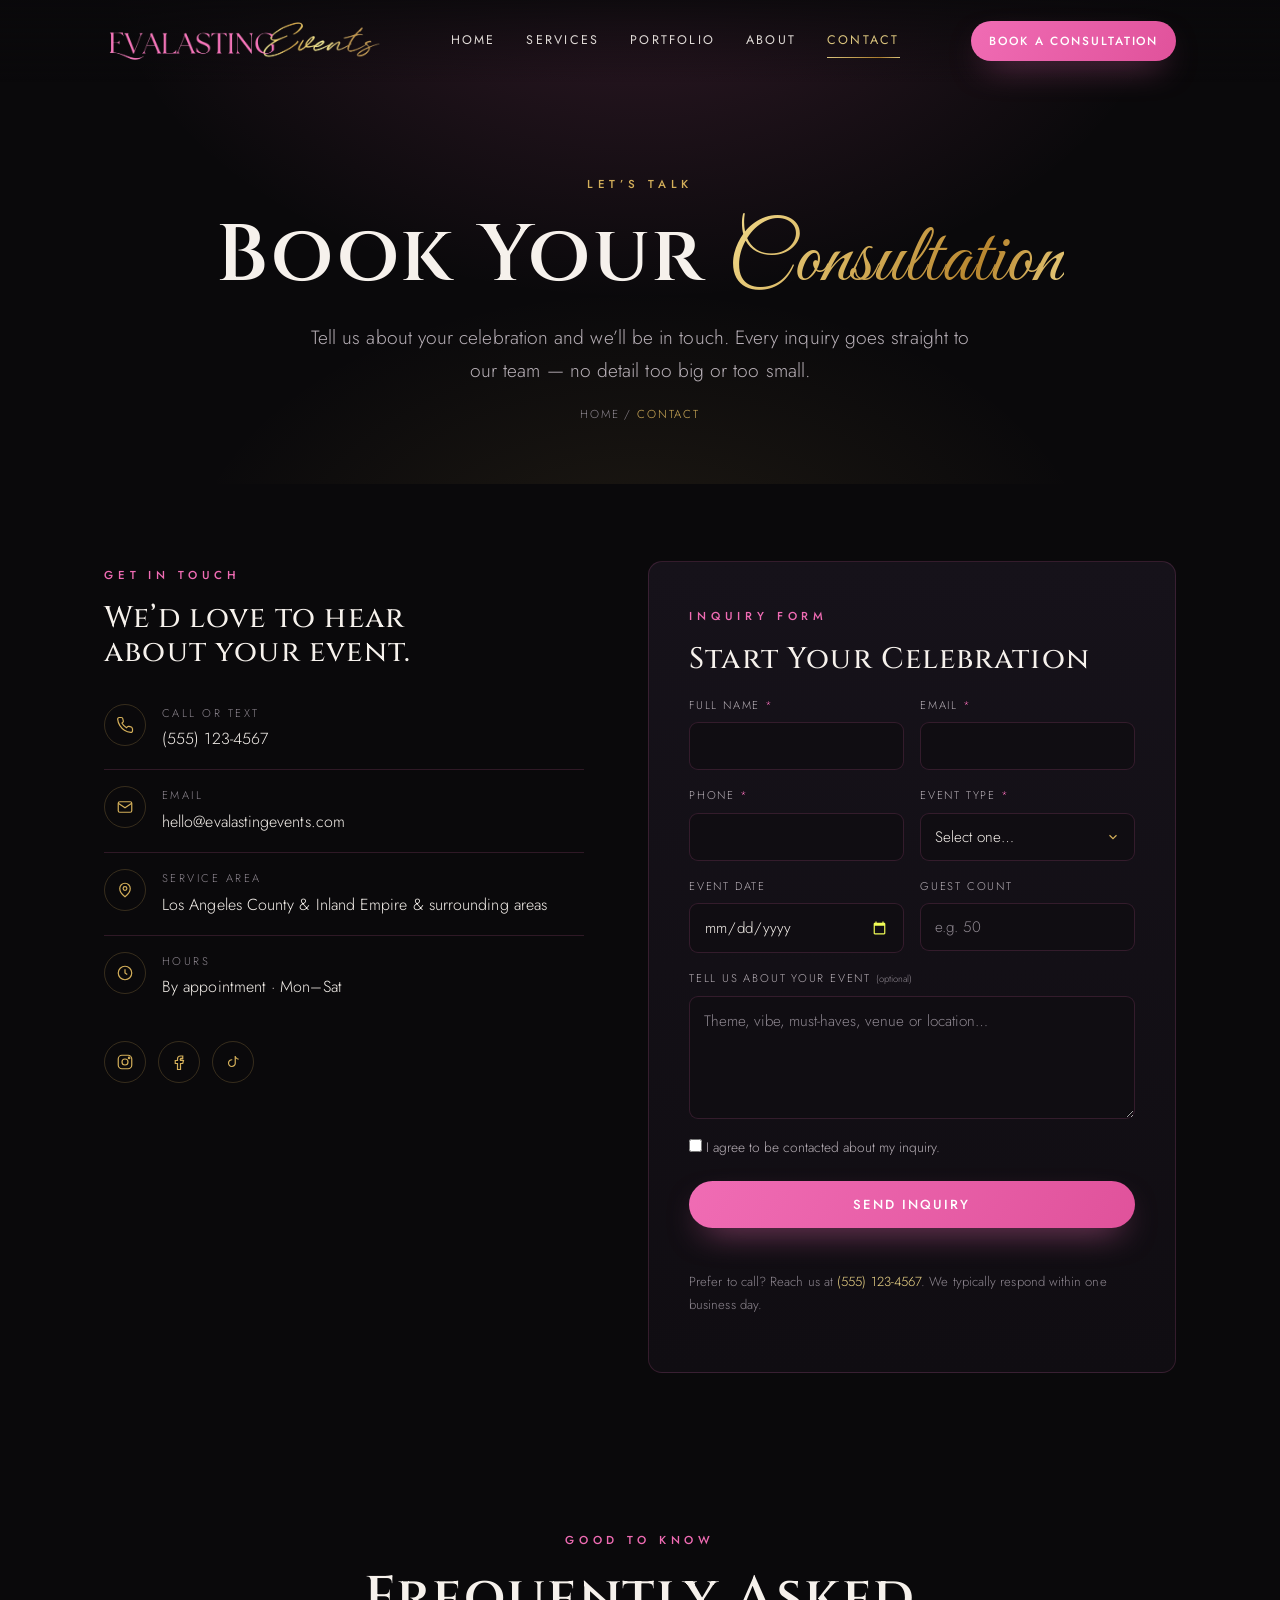
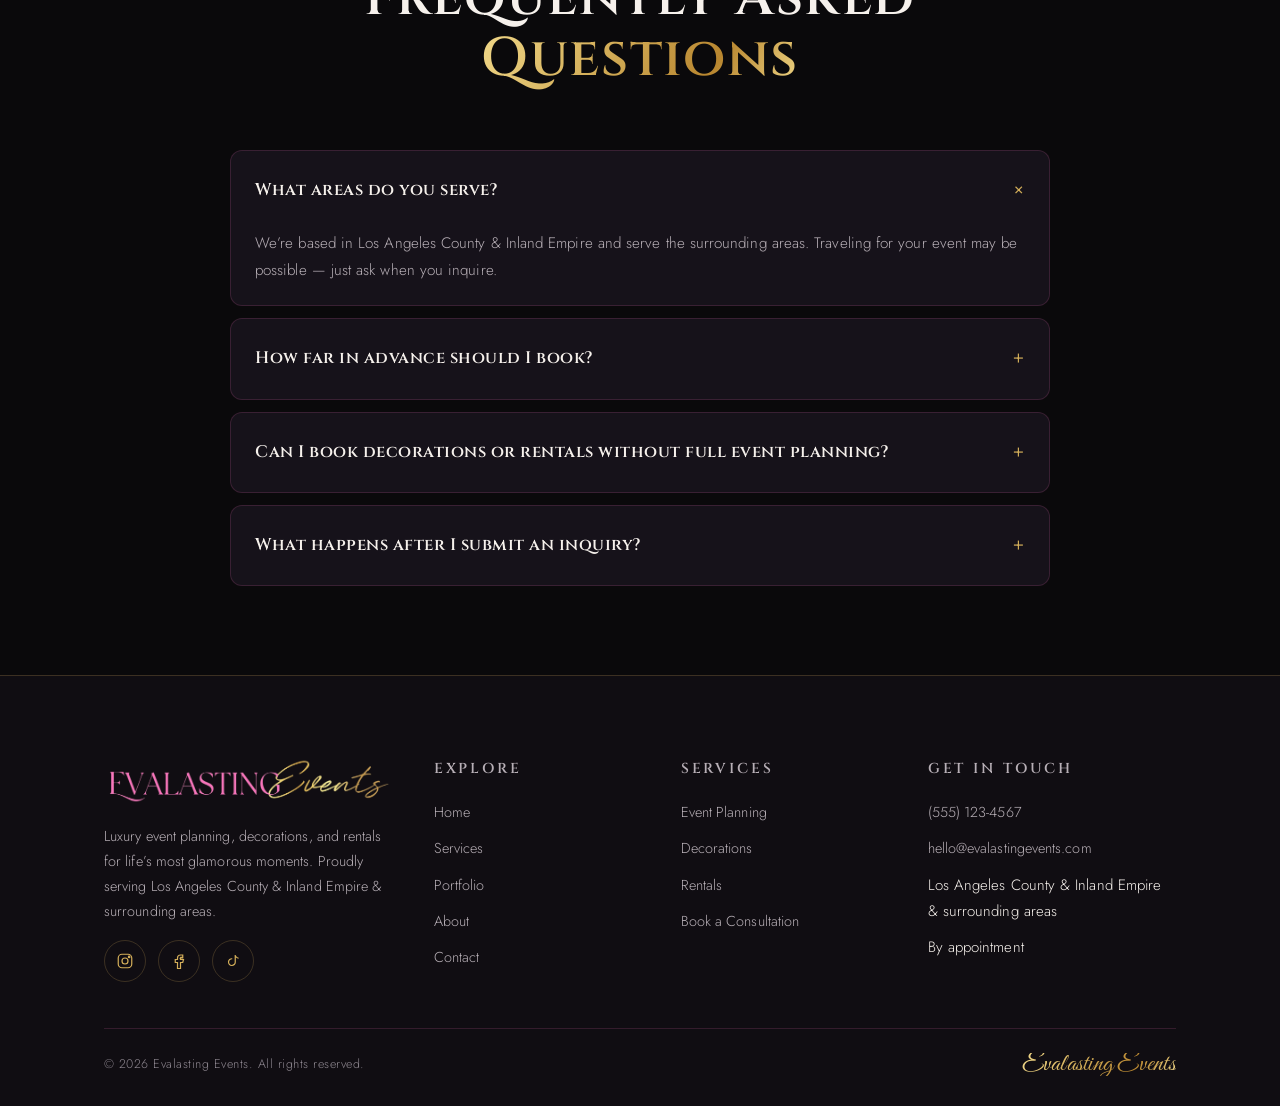
==== commit e27e2688: "Set production domain evalastingevents.com (apex canonical) + service area Los Angeles County & Inla" ====
--- a/contact.html
+++ b/contact.html
@@ -4,21 +4,21 @@
 <meta charset="UTF-8">
 <meta name="viewport" content="width=device-width, initial-scale=1">
 <title>Contact &amp; Book | Evalasting Events — Event Planning, Décor &amp; Rentals</title>
-<meta name="description" content="Book a consultation with Evalasting Events. Send an inquiry about event planning, decorations, or rentals in [Your City] and we’ll be in touch to bring your celebration to life.">
-<meta name="keywords" content="book event planner, event planning consultation, party décor inquiry, event rentals [Your City], contact Evalasting Events">
+<meta name="description" content="Book a consultation with Evalasting Events. Send an inquiry about event planning, decorations, or rentals in Los Angeles County &amp; Inland Empire and we’ll be in touch to bring your celebration to life.">
+<meta name="keywords" content="book event planner, event planning consultation, party décor inquiry, event rentals Los Angeles County &amp; Inland Empire, contact Evalasting Events">
 <meta name="robots" content="index, follow">
-<link rel="canonical" href="https://www.evalastingevents.com/contact.html">
+<link rel="canonical" href="https://evalastingevents.com/contact.html">
 
 <meta property="og:type" content="website">
 <meta property="og:site_name" content="Evalasting Events">
 <meta property="og:title" content="Contact &amp; Book | Evalasting Events">
 <meta property="og:description" content="Tell us about your celebration — book a consultation for event planning, decorations, and rentals.">
-<meta property="og:url" content="https://www.evalastingevents.com/contact.html">
-<meta property="og:image" content="https://www.evalastingevents.com/assets/images/portfolio-prom.jpg">
+<meta property="og:url" content="https://evalastingevents.com/contact.html">
+<meta property="og:image" content="https://evalastingevents.com/assets/images/portfolio-prom.jpg">
 <meta name="twitter:card" content="summary_large_image">
 <meta name="twitter:title" content="Contact &amp; Book | Evalasting Events">
 <meta name="twitter:description" content="Tell us about your celebration — book a consultation for event planning, decorations, and rentals.">
-<meta name="twitter:image" content="https://www.evalastingevents.com/assets/images/portfolio-prom.jpg">
+<meta name="twitter:image" content="https://evalastingevents.com/assets/images/portfolio-prom.jpg">
 <meta name="theme-color" content="#0a090b">
 
 <link rel="icon" href="assets/images/favicon.ico" sizes="any">
@@ -38,8 +38,8 @@
     {
       "@type": "BreadcrumbList",
       "itemListElement": [
-        { "@type": "ListItem", "position": 1, "name": "Home", "item": "https://www.evalastingevents.com/" },
-        { "@type": "ListItem", "position": 2, "name": "Contact", "item": "https://www.evalastingevents.com/contact.html" }
+        { "@type": "ListItem", "position": 1, "name": "Home", "item": "https://evalastingevents.com/" },
+        { "@type": "ListItem", "position": 2, "name": "Contact", "item": "https://evalastingevents.com/contact.html" }
       ]
     },
     {
@@ -48,7 +48,7 @@
         {
           "@type": "Question",
           "name": "What areas do you serve?",
-          "acceptedAnswer": { "@type": "Answer", "text": "We’re based in [Your City] and serve the surrounding areas. Traveling for your event may be possible — just ask when you inquire." }
+          "acceptedAnswer": { "@type": "Answer", "text": "We’re based in Los Angeles County & Inland Empire and serve the surrounding areas. Traveling for your event may be possible — just ask when you inquire." }
         },
         {
           "@type": "Question",
@@ -121,7 +121,7 @@
         </li>
         <li>
           <span class="ico" aria-hidden="true"><svg width="18" height="18" viewBox="0 0 24 24" fill="none" stroke="currentColor" stroke-width="1.6"><path d="M12 21s-7-5.3-7-11a7 7 0 0 1 14 0c0 5.7-7 11-7 11z"/><circle cx="12" cy="10" r="2.5"/></svg></span>
-          <div><span class="k">Service Area</span><span class="v"><span data-ee="area">[Your City]</span> &amp; surrounding areas</span></div>
+          <div><span class="k">Service Area</span><span class="v"><span data-ee="area">Los Angeles County &amp; Inland Empire</span> &amp; surrounding areas</span></div>
         </li>
         <li>
           <span class="ico" aria-hidden="true"><svg width="18" height="18" viewBox="0 0 24 24" fill="none" stroke="currentColor" stroke-width="1.6"><circle cx="12" cy="12" r="9"/><path d="M12 7v5l3 2"/></svg></span>
@@ -228,7 +228,7 @@
       <h2 class="h-display">Frequently Asked <span class="gold-text">Questions</span></h2>
     </div>
     <div class="faq reveal d1">
-      <details open><summary>What areas do you serve?</summary><p>We’re based in <span data-ee="area">[Your City]</span> and serve the surrounding areas. Traveling for your event may be possible — just ask when you inquire.</p></details>
+      <details open><summary>What areas do you serve?</summary><p>We’re based in <span data-ee="area">Los Angeles County &amp; Inland Empire</span> and serve the surrounding areas. Traveling for your event may be possible — just ask when you inquire.</p></details>
       <details><summary>How far in advance should I book?</summary><p>The earlier the better, as popular dates book quickly. That said, we love a beautiful challenge and will do our best to accommodate shorter timelines when our calendar allows.</p></details>
       <details><summary>Can I book decorations or rentals without full event planning?</summary><p>Absolutely. You can book full-service planning, or choose décor and rentals à la carte — whatever your celebration needs.</p></details>
       <details><summary>What happens after I submit an inquiry?</summary><p>Your inquiry comes straight to our team. We’ll reach out to schedule a consultation, learn about your vision, and put together a custom proposal.</p></details>
@@ -243,7 +243,7 @@
     <div class="footer-grid">
       <div>
         <a class="brand" href="index.html"><img src="assets/images/logo.png" alt="Evalasting Events logo" width="300" height="49"></a>
-        <p>Luxury event planning, decorations, and rentals for life’s most glamorous moments. Proudly serving <span data-ee="area">[Your City]</span> &amp; surrounding areas.</p>
+        <p>Luxury event planning, decorations, and rentals for life’s most glamorous moments. Proudly serving <span data-ee="area">Los Angeles County &amp; Inland Empire</span> &amp; surrounding areas.</p>
         <div class="socials">
           <a data-ee="instagram" href="https://www.instagram.com/evalastingevents" aria-label="Instagram" target="_blank" rel="noopener noreferrer"><svg width="18" height="18" viewBox="0 0 24 24" fill="none" stroke="currentColor" stroke-width="1.6"><rect x="3" y="3" width="18" height="18" rx="5"/><circle cx="12" cy="12" r="4"/><circle cx="17.5" cy="6.5" r="1"/></svg></a>
           <a data-ee="facebook" href="https://www.facebook.com/evalastingevents" aria-label="Facebook" target="_blank" rel="noopener noreferrer"><svg width="18" height="18" viewBox="0 0 24 24" fill="none" stroke="currentColor" stroke-width="1.6"><path d="M14 8h3V4h-3a4 4 0 0 0-4 4v2H7v4h3v8h4v-8h3l1-4h-4V8a1 1 0 0 1 1-1z"/></svg></a>
@@ -274,7 +274,7 @@
         <ul class="foot-links">
           <li><a data-ee="phone-link" href="tel:+15551234567">(555) 123-4567</a></li>
           <li><a data-ee="email-link" href="mailto:hello@evalastingevents.com">hello@evalastingevents.com</a></li>
-          <li><span data-ee="area">[Your City]</span> &amp; surrounding areas</li>
+          <li><span data-ee="area">Los Angeles County &amp; Inland Empire</span> &amp; surrounding areas</li>
           <li><span data-ee="hours-foot">By appointment</span></li>
         </ul>
       </div>
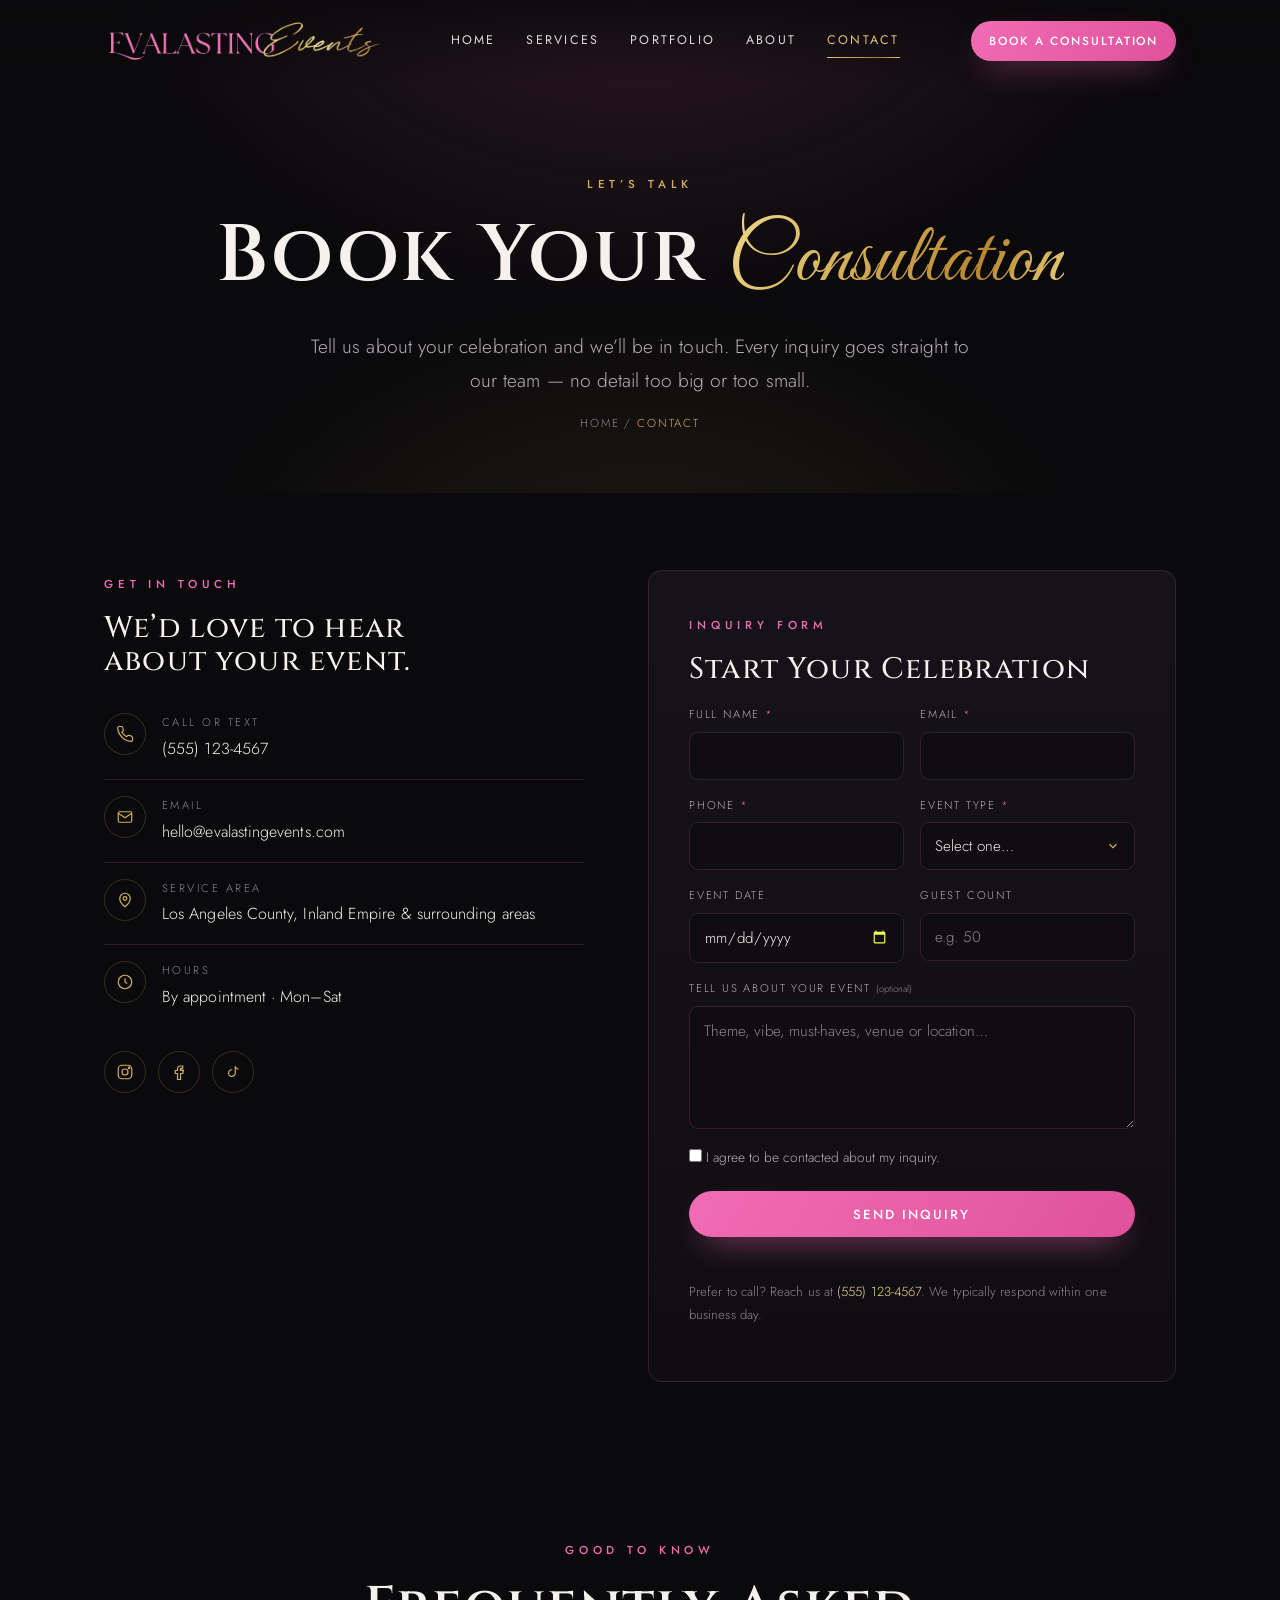
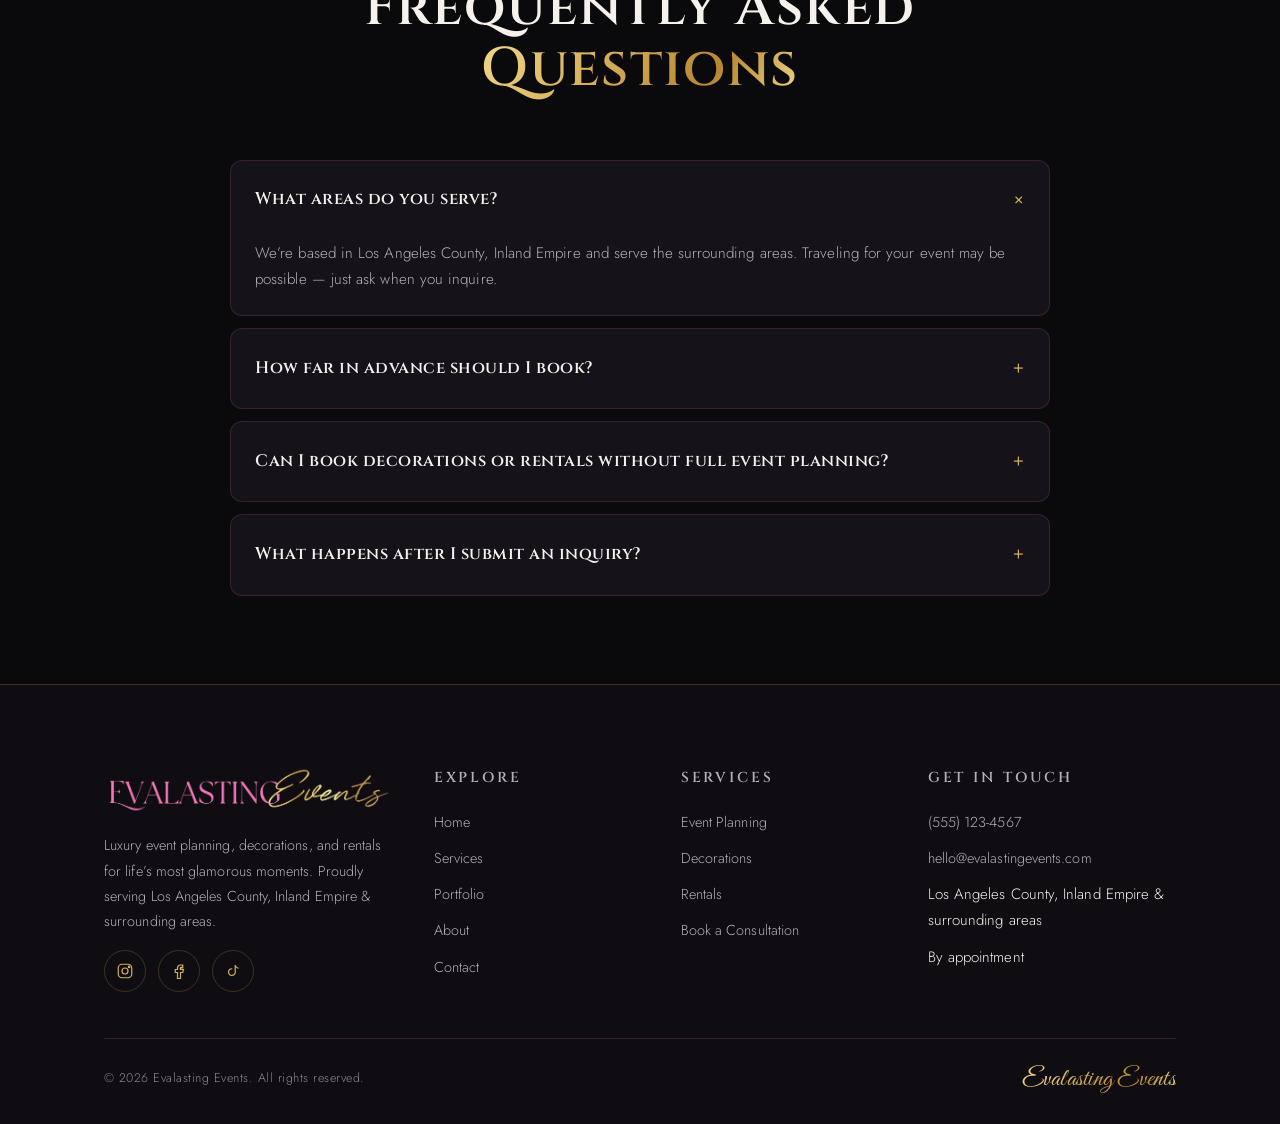
==== commit f1ed36dd: "Fix clipped hero script (line-height) + add branded 1200x630 OG share card" ====
--- a/contact.html
+++ b/contact.html
@@ -14,11 +14,14 @@
 <meta property="og:title" content="Contact &amp; Book | Evalasting Events">
 <meta property="og:description" content="Tell us about your celebration — book a consultation for event planning, decorations, and rentals.">
 <meta property="og:url" content="https://evalastingevents.com/contact.html">
-<meta property="og:image" content="https://evalastingevents.com/assets/images/portfolio-prom.jpg">
+<meta property="og:image" content="https://evalastingevents.com/assets/images/og-card.jpg">
+<meta property="og:image:width" content="1200">
+<meta property="og:image:height" content="630">
+<meta property="og:image:alt" content="Evalasting Events — luxury event planning, décor, and rentals">
 <meta name="twitter:card" content="summary_large_image">
 <meta name="twitter:title" content="Contact &amp; Book | Evalasting Events">
 <meta name="twitter:description" content="Tell us about your celebration — book a consultation for event planning, decorations, and rentals.">
-<meta name="twitter:image" content="https://evalastingevents.com/assets/images/portfolio-prom.jpg">
+<meta name="twitter:image" content="https://evalastingevents.com/assets/images/og-card.jpg">
 <meta name="theme-color" content="#0a090b">
 
 <link rel="icon" href="assets/images/favicon.ico" sizes="any">
@@ -148,7 +151,7 @@
       <!--  success message but does NOT send. See README.txt for full steps. -->
       <!-- ================================================================= -->
       <script>
-        window.EVALASTING_WEBHOOK_URL = ""; /* <-- paste your GHL inbound webhook URL here */
+        window.EVALASTING_WEBHOOK_URL = "https://services.leadconnectorhq.com/hooks/8WMatsqUsoCIfq6nsPI6/webhook-trigger/e70fcca1-d128-49a8-853f-8c1de00341a6"; /* GHL inbound webhook (live) */
       </script>
 
       <form id="inquiry-form" class="ee-form" novalidate>
--- a/assets/css/styles.css
+++ b/assets/css/styles.css
@@ -89,7 +89,7 @@
   background:var(--grad-gold);
   -webkit-background-clip:text;background-clip:text;
   -webkit-text-fill-color:transparent;color:var(--gold);
-  line-height:.9;
+  line-height:1.18;padding-top:.05em;
 }
 h1,h2.h-display{
   font-family:var(--serif);
@@ -176,7 +176,7 @@
 .hero__bg.pinkwash::before{content:"";position:absolute;inset:0;z-index:1;background:radial-gradient(80% 60% at 80% 90%,rgba(240,108,180,.22),transparent 60%);mix-blend-mode:screen}
 .hero__inner{position:relative;z-index:1;padding-block:140px 90px;max-width:880px}
 .hero h1{margin-bottom:.1em}
-.hero .script{font-size:clamp(3.2rem,9vw,6.6rem);display:block;margin-bottom:-.1em}
+.hero .script{font-size:clamp(3.2rem,9vw,6.6rem);display:block;margin:-.05em 0 -.14em}
 .hero__tagline{font-size:clamp(1.1rem,1.7vw,1.4rem);color:#efe6e9;max-width:54ch;margin:1.4rem 0 2.2rem;font-weight:300}
 .hero__scroll{position:absolute;left:50%;bottom:26px;transform:translateX(-50%);z-index:1;color:var(--muted);font-size:.66rem;letter-spacing:.3em;text-transform:uppercase;display:flex;flex-direction:column;align-items:center;gap:8px}
 .hero__scroll span{width:1px;height:42px;background:linear-gradient(var(--gold),transparent);animation:pulse 2.4s var(--ease) infinite}
